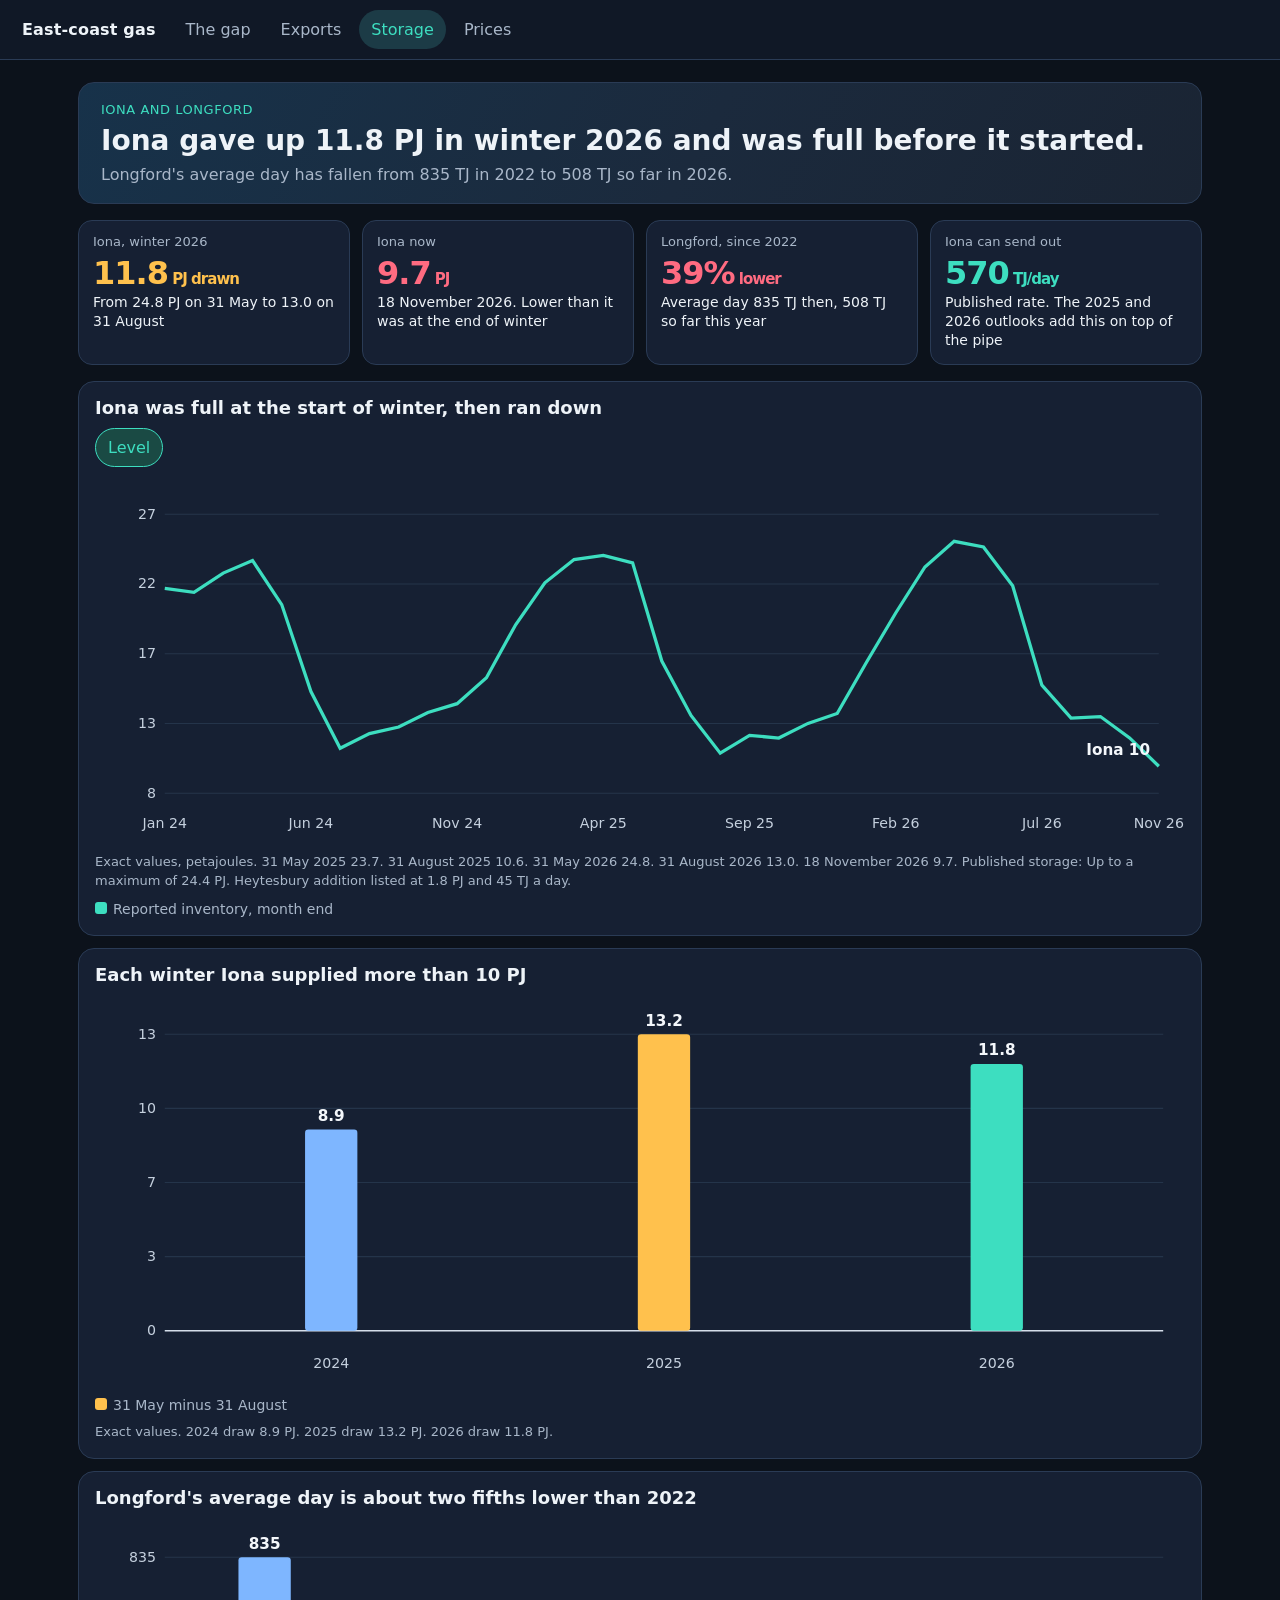
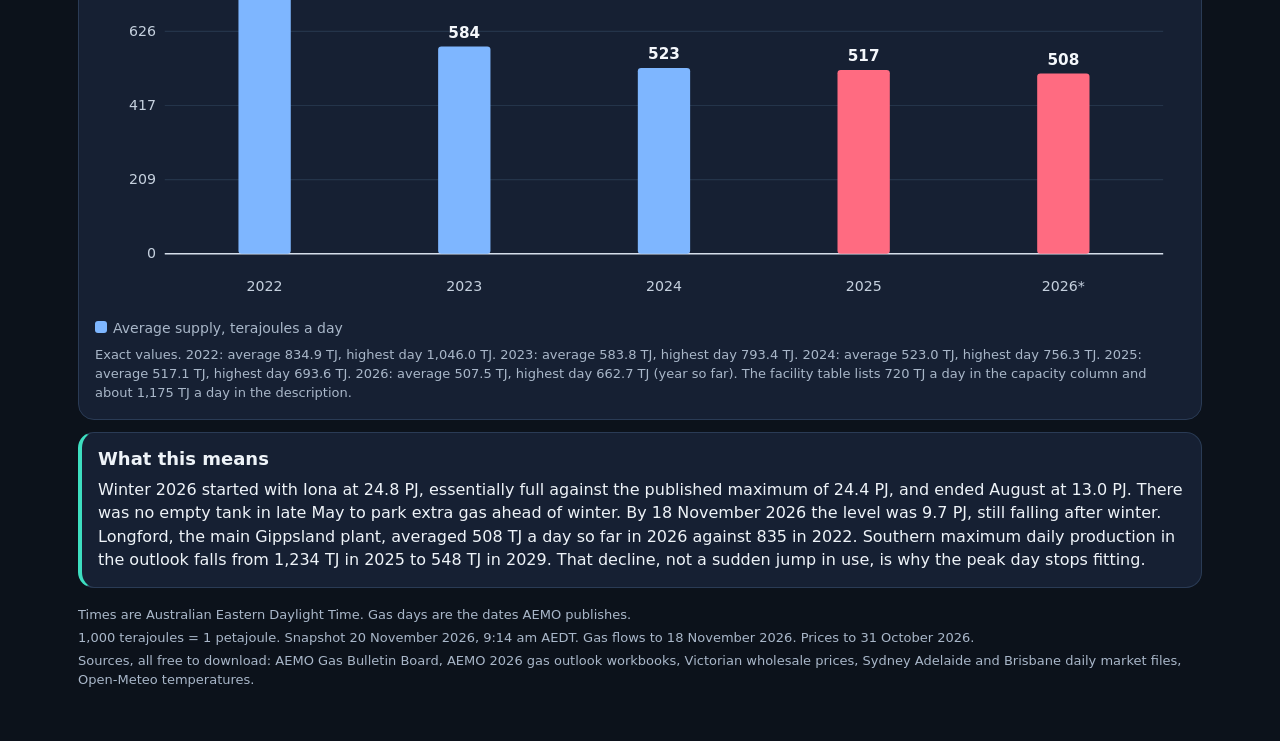
==== site/storage.html @ 5996f58b "Add the east-coast gas reservation briefing. Quantify Gladstone exports against AEMO's southern wint" ====
<!DOCTYPE html>
<html lang="en-AU">
<head>
  <meta charset="utf-8">
  <meta name="viewport" content="width=device-width, initial-scale=1">
  <title>Storage · East-coast gas</title>
  <link rel="stylesheet" href="style.css">
</head>
<body>
  <header class="bar">
    <div class="brand">East-coast gas</div>
    <nav class="tabs"><a href="index.html">The gap</a><a href="exports.html">Exports</a><a href="storage.html" aria-current="page">Storage</a><a href="prices.html">Prices</a></nav>
  </header>
  <main class="page">
    <section class="banner">
      <p class="kicker">Iona and Longford</p>
      <h1>Iona gave up 11.8 PJ in winter 2026 and was full before it started.</h1>
      <p class="sub">Longford's average day has fallen from 835 TJ in 2022 to 508 TJ so far in 2026.</p>
    </section>
    <section class="kpi-row"><article class="kpi tone-watch"><p class="k">Iona, winter 2026</p><p class="n">11.8<span>PJ drawn</span></p><p class="take">From 24.8 PJ on 31 May to 13.0 on 31 August</p></article><article class="kpi tone-tight"><p class="k">Iona now</p><p class="n">9.7<span>PJ</span></p><p class="take">18 November 2026. Lower than it was at the end of winter</p></article><article class="kpi tone-tight"><p class="k">Longford, since 2022</p><p class="n">39%<span>lower</span></p><p class="take">Average day 835 TJ then, 508 TJ so far this year</p></article><article class="kpi tone-ok"><p class="k">Iona can send out</p><p class="n">570<span>TJ/day</span></p><p class="take">Published rate. The 2025 and 2026 outlooks add this on top of the pipe</p></article></section>
    <section class="card" data-switch><h2>Iona was full at the start of winter, then ran down</h2><div class="pills"><button type="button" class="pill is-on" data-pill="level">Level</button></div><div class="pane is-shown" data-pane="level"><svg class="chart" viewBox="0 0 1000 340" role="img" aria-label="Iona inventory">
<line x1="64" y1="292.0" x2="976" y2="292.0" class="grid"/>
<text class="axis" x="56" y="296.0" text-anchor="end">8</text>
<line x1="64" y1="228.0" x2="976" y2="228.0" class="grid"/>
<text class="axis" x="56" y="232.0" text-anchor="end">13</text>
<line x1="64" y1="164.0" x2="976" y2="164.0" class="grid"/>
<text class="axis" x="56" y="168.0" text-anchor="end">17</text>
<line x1="64" y1="100.0" x2="976" y2="100.0" class="grid"/>
<text class="axis" x="56" y="104.0" text-anchor="end">22</text>
<line x1="64" y1="36.0" x2="976" y2="36.0" class="grid"/>
<text class="axis" x="56" y="40.0" text-anchor="end">27</text>
<polyline fill="none" stroke="#3ddec0" stroke-width="3" points="64.0,104.1 90.8,107.7 117.6,90.0 144.5,78.4 171.3,118.9 198.1,198.7 224.9,250.7 251.8,237.3 278.6,231.2 305.4,217.9 332.2,209.8 359.1,186.0 385.9,137.4 412.7,98.9 439.5,77.6 466.4,73.7 493.2,80.6 520.0,170.7 546.8,220.6 573.6,255.2 600.5,238.9 627.3,241.3 654.1,227.9 680.9,218.8 707.8,171.8 734.6,126.6 761.4,84.4 788.2,60.8 815.1,66.0 841.9,101.6 868.7,192.8 895.5,223.0 922.4,221.6 949.2,241.2 976.0,267.2"/>
<text class="bar-label" x="968.0" y="257.2" text-anchor="end" fill="#3ddec0">Iona 10</text>
<text class="axis" x="64.0" y="324" text-anchor="middle">Jan 24</text>
<text class="axis" x="198.1" y="324" text-anchor="middle">Jun 24</text>
<text class="axis" x="332.2" y="324" text-anchor="middle">Nov 24</text>
<text class="axis" x="466.4" y="324" text-anchor="middle">Apr 25</text>
<text class="axis" x="600.5" y="324" text-anchor="middle">Sep 25</text>
<text class="axis" x="734.6" y="324" text-anchor="middle">Feb 26</text>
<text class="axis" x="868.7" y="324" text-anchor="middle">Jul 26</text>
<text class="axis" x="976.0" y="324" text-anchor="middle">Nov 26</text>
</svg><p class="exact">Exact values, petajoules. 31 May 2025 23.7. 31 August 2025 10.6. 31 May 2026 24.8. 31 August 2026 13.0. 18 November 2026 9.7. Published storage: Up to a maximum of 24.4 PJ. Heytesbury addition listed at 1.8 PJ and 45 TJ a day.</p></div><div class="legend"><span><i class="swatch" style="background:#3ddec0"></i>Reported inventory, month end</span></div></section>
    <section class="card"><h2>Each winter Iona supplied more than 10 PJ</h2><svg class="chart" viewBox="0 0 1000 360" role="img" aria-label="Winter draw">
<line x1="64" y1="308.0" x2="980" y2="308.0" class="grid"/>
<text class="axis" x="56" y="312.0" text-anchor="end">0</text>
<line x1="64" y1="240.0" x2="980" y2="240.0" class="grid"/>
<text class="axis" x="56" y="244.0" text-anchor="end">3</text>
<line x1="64" y1="172.0" x2="980" y2="172.0" class="grid"/>
<text class="axis" x="56" y="176.0" text-anchor="end">7</text>
<line x1="64" y1="104.0" x2="980" y2="104.0" class="grid"/>
<text class="axis" x="56" y="108.0" text-anchor="end">10</text>
<line x1="64" y1="36.0" x2="980" y2="36.0" class="grid"/>
<text class="axis" x="56" y="40.0" text-anchor="end">13</text>
<line x1="64" y1="308.0" x2="980" y2="308.0" class="zero"/>
<rect x="192.7" y="123.5" width="48.0" height="184.5" fill="#7eb6ff" rx="3"/>
<text class="bar-label" x="216.7" y="115.5" text-anchor="middle">8.9</text>
<text class="axis" x="216.7" y="342" text-anchor="middle">2024</text>
<rect x="498.0" y="36.0" width="48.0" height="272.0" fill="#ffc14d" rx="3"/>
<text class="bar-label" x="522.0" y="28.0" text-anchor="middle">13.2</text>
<text class="axis" x="522.0" y="342" text-anchor="middle">2025</text>
<rect x="803.3" y="63.2" width="48.0" height="244.8" fill="#3ddec0" rx="3"/>
<text class="bar-label" x="827.3" y="55.2" text-anchor="middle">11.8</text>
<text class="axis" x="827.3" y="342" text-anchor="middle">2026</text>
</svg><div class="legend"><span><i class="swatch" style="background:#ffc14d"></i>31 May minus 31 August</span></div><p class="exact">Exact values. 2024 draw 8.9 PJ. 2025 draw 13.2 PJ. 2026 draw 11.8 PJ.</p></section><section class="card"><h2>Longford's average day is about two fifths lower than 2022</h2><svg class="chart" viewBox="0 0 1000 360" role="img" aria-label="Longford">
<line x1="64" y1="308.0" x2="980" y2="308.0" class="grid"/>
<text class="axis" x="56" y="312.0" text-anchor="end">0</text>
<line x1="64" y1="240.0" x2="980" y2="240.0" class="grid"/>
<text class="axis" x="56" y="244.0" text-anchor="end">209</text>
<line x1="64" y1="172.0" x2="980" y2="172.0" class="grid"/>
<text class="axis" x="56" y="176.0" text-anchor="end">417</text>
<line x1="64" y1="104.0" x2="980" y2="104.0" class="grid"/>
<text class="axis" x="56" y="108.0" text-anchor="end">626</text>
<line x1="64" y1="36.0" x2="980" y2="36.0" class="grid"/>
<text class="axis" x="56" y="40.0" text-anchor="end">835</text>
<line x1="64" y1="308.0" x2="980" y2="308.0" class="zero"/>
<rect x="131.6" y="36.0" width="48.0" height="272.0" fill="#7eb6ff" rx="3"/>
<text class="bar-label" x="155.6" y="28.0" text-anchor="middle">835</text>
<text class="axis" x="155.6" y="342" text-anchor="middle">2022</text>
<rect x="314.8" y="117.8" width="48.0" height="190.2" fill="#7eb6ff" rx="3"/>
<text class="bar-label" x="338.8" y="109.8" text-anchor="middle">584</text>
<text class="axis" x="338.8" y="342" text-anchor="middle">2023</text>
<rect x="498.0" y="137.6" width="48.0" height="170.4" fill="#7eb6ff" rx="3"/>
<text class="bar-label" x="522.0" y="129.6" text-anchor="middle">523</text>
<text class="axis" x="522.0" y="342" text-anchor="middle">2024</text>
<rect x="681.2" y="139.5" width="48.0" height="168.5" fill="#ff6b81" rx="3"/>
<text class="bar-label" x="705.2" y="131.5" text-anchor="middle">517</text>
<text class="axis" x="705.2" y="342" text-anchor="middle">2025</text>
<rect x="864.4" y="142.7" width="48.0" height="165.3" fill="#ff6b81" rx="3"/>
<text class="bar-label" x="888.4" y="134.7" text-anchor="middle">508</text>
<text class="axis" x="888.4" y="342" text-anchor="middle">2026*</text>
</svg><div class="legend"><span><i class="swatch" style="background:#7eb6ff"></i>Average supply, terajoules a day</span></div><p class="exact">Exact values. 2022: average 834.9 TJ, highest day 1,046.0 TJ. 2023: average 583.8 TJ, highest day 793.4 TJ. 2024: average 523.0 TJ, highest day 756.3 TJ. 2025: average 517.1 TJ, highest day 693.6 TJ. 2026: average 507.5 TJ, highest day 662.7 TJ (year so far). The facility table lists 720 TJ a day in the capacity column and about 1,175 TJ a day in the description.</p></section>
    <section class="card means"><h2>What this means</h2><p>Winter 2026 started with Iona at 24.8 PJ, essentially full against the published maximum of 24.4 PJ, and ended August at 13.0 PJ. There was no empty tank in late May to park extra gas ahead of winter. By 18 November 2026 the level was 9.7 PJ, still falling after winter. Longford, the main Gippsland plant, averaged 508 TJ a day so far in 2026 against 835 in 2022. Southern maximum daily production in the outlook falls from 1,234 TJ in 2025 to 548 TJ in 2029. That decline, not a sudden jump in use, is why the peak day stops fitting.</p></section>
    <footer>
      <p>Times are Australian Eastern Daylight Time. Gas days are the dates AEMO publishes.</p>
      <p>1,000 terajoules = 1 petajoule. Snapshot 20 November 2026, 9:14 am AEDT. Gas flows to 18 November 2026. Prices to 31 October 2026.</p>
      <p>Sources, all free to download: AEMO Gas Bulletin Board, AEMO 2026 gas outlook workbooks, Victorian wholesale prices, Sydney Adelaide and Brisbane daily market files, Open-Meteo temperatures.</p>
    </footer>
  </main>
  <script src="site.js"></script>
</body>
</html>
---- site/style.css ----
:root {
  color-scheme: dark;
  --bg: #0c121b;
  --bar: #101826;
  --card: #162033;
  --line: #2a3b55;
  --text: #eef3f8;
  --muted: #a9b7c9;
  --teal: #3ddec0;
  --amber: #ffc14d;
  --coral: #ff6b81;
  --blue: #7eb6ff;
  --violet: #c9b6ff;
}
* { box-sizing: border-box; }
html, body { margin: 0; padding: 0; background: var(--bg); color: var(--text); }
body {
  font-family: "Segoe UI", system-ui, sans-serif;
  font-size: 16px;
  line-height: 1.45;
}
a { color: inherit; text-decoration: none; }
.bar {
  position: sticky; top: 0; z-index: 2;
  display: flex; align-items: center; gap: 18px;
  height: 60px; padding: 0 22px;
  background: var(--bar); border-bottom: 1px solid var(--line);
}
.brand { font-weight: 700; letter-spacing: 0.01em; white-space: nowrap; }
.tabs { display: flex; gap: 6px; overflow-x: auto; }
.tabs a {
  white-space: nowrap; padding: 8px 12px; border-radius: 999px; color: var(--muted);
}
.tabs a[aria-current="page"] { background: #1c3b46; color: var(--teal); }
.page { max-width: 1180px; margin: 0 auto; padding: 22px 28px 48px; }
.banner {
  background: linear-gradient(120deg, #17324a, #1b2a3d 55%, #1a2433);
  border: 1px solid var(--line); border-radius: 16px; padding: 18px 22px 16px;
  margin-bottom: 16px;
}
.kicker { margin: 0; color: var(--teal); font-size: 13px; letter-spacing: 0.04em; text-transform: uppercase; }
h1 { margin: 4px 0 6px; font-size: 28px; line-height: 1.2; font-weight: 700; }
.sub { margin: 0; color: var(--muted); max-width: 70ch; }
.kpi-row {
  display: grid; grid-template-columns: repeat(4, minmax(0, 1fr));
  gap: 12px; margin: 16px 0;
}
.kpi {
  background: var(--card); border: 1px solid var(--line); border-radius: 14px;
  padding: 12px 14px 14px; min-height: 132px;
}
.kpi .k { margin: 0; color: var(--muted); font-size: 13px; }
.kpi .n { margin: 6px 0 4px; font-size: 32px; font-weight: 750; letter-spacing: -0.03em; line-height: 1; white-space: nowrap; }
.kpi .n span { font-size: 15px; font-weight: 600; margin-left: 4px; }
.kpi .take { margin: 0; font-size: 14px; line-height: 1.35; }
.tone-ok .n { color: var(--teal); }
.tone-watch .n { color: var(--amber); }
.tone-tight .n { color: var(--coral); }
.card {
  background: var(--card); border: 1px solid var(--line); border-radius: 16px;
  padding: 14px 16px 16px; margin: 12px 0;
}
.card h2 { margin: 0 0 8px; font-size: 18px; line-height: 1.3; }
.pills { display: flex; flex-wrap: wrap; gap: 8px; margin-bottom: 8px; }
.pill {
  border: 1px solid var(--line); background: transparent; color: var(--text);
  border-radius: 999px; padding: 7px 12px; font: inherit; cursor: pointer;
}
.pill.is-on { background: #1a4a44; border-color: var(--teal); color: var(--teal); }
.pane { display: none; }
.pane.is-shown { display: block; }
.chart { width: 100%; height: auto; display: block; }
.chart .grid { stroke: #24344a; stroke-width: 1; }
.chart .zero { stroke: #d5deea; stroke-width: 1.5; }
.chart .axis { fill: #c5d0de; font-size: 13px; }
.chart .bar-label { fill: #f4f7fb; font-size: 14px; font-weight: 650; }
.legend { display: flex; flex-wrap: wrap; gap: 14px; margin-top: 8px; color: var(--muted); font-size: 14px; }
.swatch { display: inline-block; width: 12px; height: 12px; border-radius: 3px; margin-right: 6px; }
.exact { color: var(--muted); font-size: 13px; margin: 8px 0 0; }
.means { border-left: 4px solid var(--teal); }
.means p { margin: 0; }
footer { color: var(--muted); font-size: 13px; margin-top: 18px; }
footer p { margin: 4px 0; }
@media (max-width: 720px) {
  .page { padding: 16px 16px 32px; }
  h1 { font-size: 24px; }
  .kpi-row { grid-template-columns: 1fr; }
  .kpi { min-height: 0; }
}
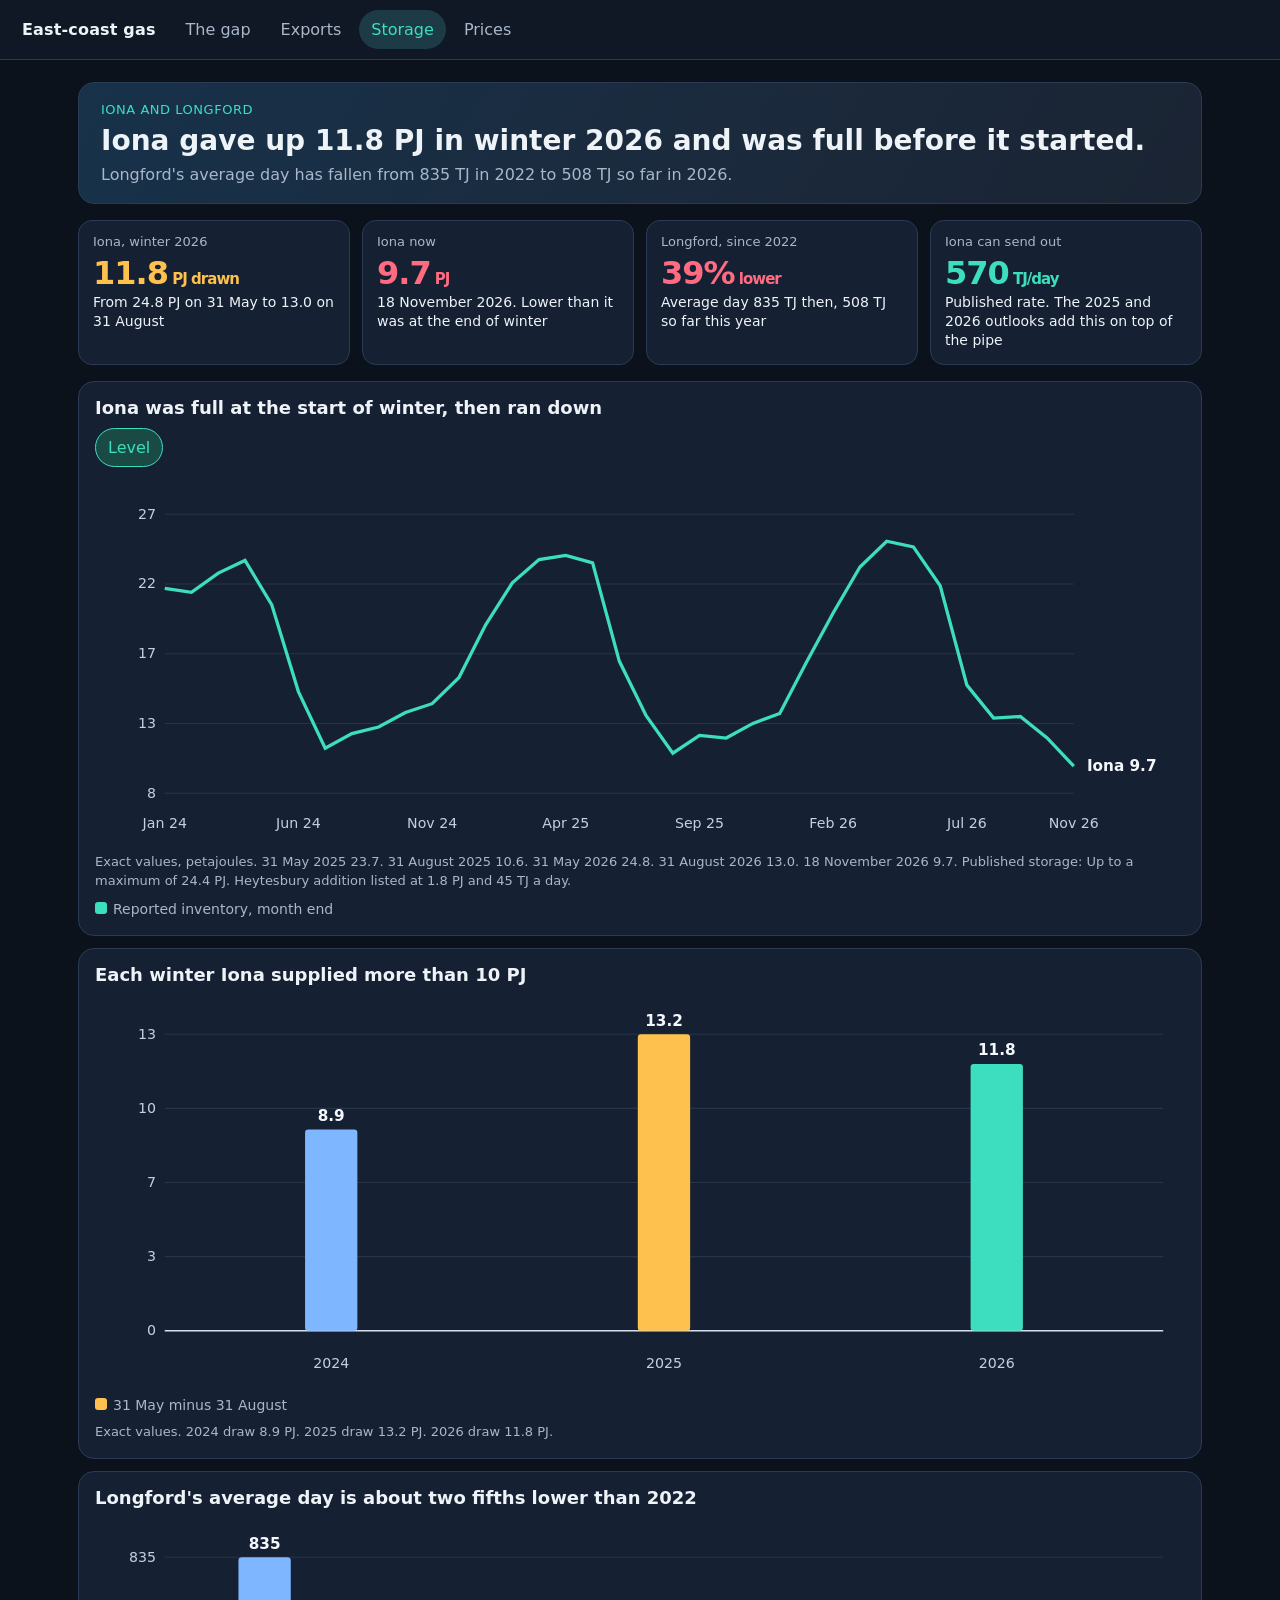
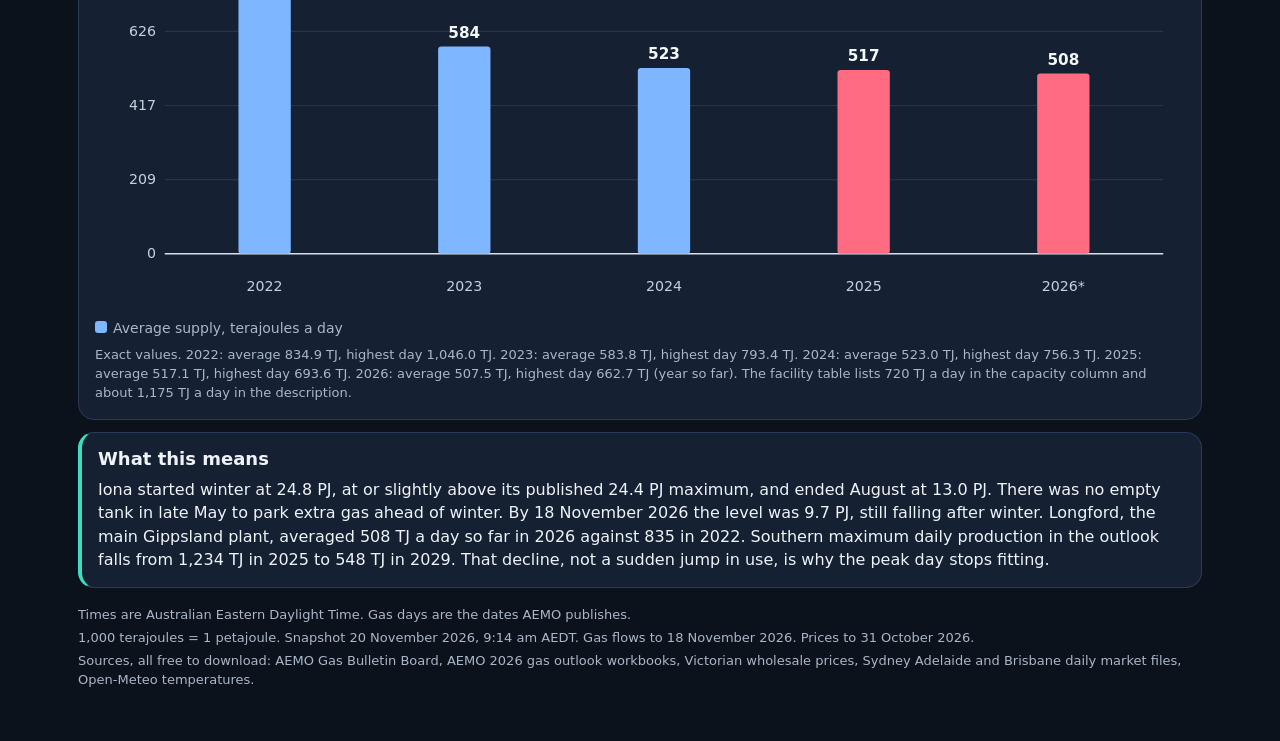
==== commit 9844aad7: "Polish price and storage charts on the briefing pages. Sort published transaction prices by quarter," ====
--- a/site/storage.html
+++ b/site/storage.html
@@ -19,26 +19,26 @@
     </section>
     <section class="kpi-row"><article class="kpi tone-watch"><p class="k">Iona, winter 2026</p><p class="n">11.8<span>PJ drawn</span></p><p class="take">From 24.8 PJ on 31 May to 13.0 on 31 August</p></article><article class="kpi tone-tight"><p class="k">Iona now</p><p class="n">9.7<span>PJ</span></p><p class="take">18 November 2026. Lower than it was at the end of winter</p></article><article class="kpi tone-tight"><p class="k">Longford, since 2022</p><p class="n">39%<span>lower</span></p><p class="take">Average day 835 TJ then, 508 TJ so far this year</p></article><article class="kpi tone-ok"><p class="k">Iona can send out</p><p class="n">570<span>TJ/day</span></p><p class="take">Published rate. The 2025 and 2026 outlooks add this on top of the pipe</p></article></section>
     <section class="card" data-switch><h2>Iona was full at the start of winter, then ran down</h2><div class="pills"><button type="button" class="pill is-on" data-pill="level">Level</button></div><div class="pane is-shown" data-pane="level"><svg class="chart" viewBox="0 0 1000 340" role="img" aria-label="Iona inventory">
-<line x1="64" y1="292.0" x2="976" y2="292.0" class="grid"/>
+<line x1="64" y1="292.0" x2="898" y2="292.0" class="grid"/>
 <text class="axis" x="56" y="296.0" text-anchor="end">8</text>
-<line x1="64" y1="228.0" x2="976" y2="228.0" class="grid"/>
+<line x1="64" y1="228.0" x2="898" y2="228.0" class="grid"/>
 <text class="axis" x="56" y="232.0" text-anchor="end">13</text>
-<line x1="64" y1="164.0" x2="976" y2="164.0" class="grid"/>
+<line x1="64" y1="164.0" x2="898" y2="164.0" class="grid"/>
 <text class="axis" x="56" y="168.0" text-anchor="end">17</text>
-<line x1="64" y1="100.0" x2="976" y2="100.0" class="grid"/>
+<line x1="64" y1="100.0" x2="898" y2="100.0" class="grid"/>
 <text class="axis" x="56" y="104.0" text-anchor="end">22</text>
-<line x1="64" y1="36.0" x2="976" y2="36.0" class="grid"/>
+<line x1="64" y1="36.0" x2="898" y2="36.0" class="grid"/>
 <text class="axis" x="56" y="40.0" text-anchor="end">27</text>
-<polyline fill="none" stroke="#3ddec0" stroke-width="3" points="64.0,104.1 90.8,107.7 117.6,90.0 144.5,78.4 171.3,118.9 198.1,198.7 224.9,250.7 251.8,237.3 278.6,231.2 305.4,217.9 332.2,209.8 359.1,186.0 385.9,137.4 412.7,98.9 439.5,77.6 466.4,73.7 493.2,80.6 520.0,170.7 546.8,220.6 573.6,255.2 600.5,238.9 627.3,241.3 654.1,227.9 680.9,218.8 707.8,171.8 734.6,126.6 761.4,84.4 788.2,60.8 815.1,66.0 841.9,101.6 868.7,192.8 895.5,223.0 922.4,221.6 949.2,241.2 976.0,267.2"/>
-<text class="bar-label" x="968.0" y="257.2" text-anchor="end" fill="#3ddec0">Iona 10</text>
+<polyline fill="none" stroke="#3ddec0" stroke-width="3" points="64.0,104.1 88.5,107.7 113.1,90.0 137.6,78.4 162.1,118.9 186.6,198.7 211.2,250.7 235.7,237.3 260.2,231.2 284.8,217.9 309.3,209.8 333.8,186.0 358.4,137.4 382.9,98.9 407.4,77.6 431.9,73.7 456.5,80.6 481.0,170.7 505.5,220.6 530.1,255.2 554.6,238.9 579.1,241.3 603.6,227.9 628.2,218.8 652.7,171.8 677.2,126.6 701.8,84.4 726.3,60.8 750.8,66.0 775.4,101.6 799.9,192.8 824.4,223.0 848.9,221.6 873.5,241.2 898.0,267.2"/>
+<text class="bar-label" x="910.0" y="271.7" text-anchor="start" fill="#3ddec0">Iona 9.7</text>
 <text class="axis" x="64.0" y="324" text-anchor="middle">Jan 24</text>
-<text class="axis" x="198.1" y="324" text-anchor="middle">Jun 24</text>
-<text class="axis" x="332.2" y="324" text-anchor="middle">Nov 24</text>
-<text class="axis" x="466.4" y="324" text-anchor="middle">Apr 25</text>
-<text class="axis" x="600.5" y="324" text-anchor="middle">Sep 25</text>
-<text class="axis" x="734.6" y="324" text-anchor="middle">Feb 26</text>
-<text class="axis" x="868.7" y="324" text-anchor="middle">Jul 26</text>
-<text class="axis" x="976.0" y="324" text-anchor="middle">Nov 26</text>
+<text class="axis" x="186.6" y="324" text-anchor="middle">Jun 24</text>
+<text class="axis" x="309.3" y="324" text-anchor="middle">Nov 24</text>
+<text class="axis" x="431.9" y="324" text-anchor="middle">Apr 25</text>
+<text class="axis" x="554.6" y="324" text-anchor="middle">Sep 25</text>
+<text class="axis" x="677.2" y="324" text-anchor="middle">Feb 26</text>
+<text class="axis" x="799.9" y="324" text-anchor="middle">Jul 26</text>
+<text class="axis" x="898.0" y="324" text-anchor="middle">Nov 26</text>
 </svg><p class="exact">Exact values, petajoules. 31 May 2025 23.7. 31 August 2025 10.6. 31 May 2026 24.8. 31 August 2026 13.0. 18 November 2026 9.7. Published storage: Up to a maximum of 24.4 PJ. Heytesbury addition listed at 1.8 PJ and 45 TJ a day.</p></div><div class="legend"><span><i class="swatch" style="background:#3ddec0"></i>Reported inventory, month end</span></div></section>
     <section class="card"><h2>Each winter Iona supplied more than 10 PJ</h2><svg class="chart" viewBox="0 0 1000 360" role="img" aria-label="Winter draw">
 <line x1="64" y1="308.0" x2="980" y2="308.0" class="grid"/>
@@ -89,7 +89,7 @@
 <text class="bar-label" x="888.4" y="134.7" text-anchor="middle">508</text>
 <text class="axis" x="888.4" y="342" text-anchor="middle">2026*</text>
 </svg><div class="legend"><span><i class="swatch" style="background:#7eb6ff"></i>Average supply, terajoules a day</span></div><p class="exact">Exact values. 2022: average 834.9 TJ, highest day 1,046.0 TJ. 2023: average 583.8 TJ, highest day 793.4 TJ. 2024: average 523.0 TJ, highest day 756.3 TJ. 2025: average 517.1 TJ, highest day 693.6 TJ. 2026: average 507.5 TJ, highest day 662.7 TJ (year so far). The facility table lists 720 TJ a day in the capacity column and about 1,175 TJ a day in the description.</p></section>
-    <section class="card means"><h2>What this means</h2><p>Winter 2026 started with Iona at 24.8 PJ, essentially full against the published maximum of 24.4 PJ, and ended August at 13.0 PJ. There was no empty tank in late May to park extra gas ahead of winter. By 18 November 2026 the level was 9.7 PJ, still falling after winter. Longford, the main Gippsland plant, averaged 508 TJ a day so far in 2026 against 835 in 2022. Southern maximum daily production in the outlook falls from 1,234 TJ in 2025 to 548 TJ in 2029. That decline, not a sudden jump in use, is why the peak day stops fitting.</p></section>
+    <section class="card means"><h2>What this means</h2><p>Iona started winter at 24.8 PJ, at or slightly above its published 24.4 PJ maximum, and ended August at 13.0 PJ. There was no empty tank in late May to park extra gas ahead of winter. By 18 November 2026 the level was 9.7 PJ, still falling after winter. Longford, the main Gippsland plant, averaged 508 TJ a day so far in 2026 against 835 in 2022. Southern maximum daily production in the outlook falls from 1,234 TJ in 2025 to 548 TJ in 2029. That decline, not a sudden jump in use, is why the peak day stops fitting.</p></section>
     <footer>
       <p>Times are Australian Eastern Daylight Time. Gas days are the dates AEMO publishes.</p>
       <p>1,000 terajoules = 1 petajoule. Snapshot 20 November 2026, 9:14 am AEDT. Gas flows to 18 November 2026. Prices to 31 October 2026.</p>
--- a/site/style.css
+++ b/site/style.css
@@ -75,6 +75,8 @@
 .chart .zero { stroke: #d5deea; stroke-width: 1.5; }
 .chart .axis { fill: #c5d0de; font-size: 13px; }
 .chart .bar-label { fill: #f4f7fb; font-size: 14px; font-weight: 650; }
+.chart .gap { fill: none; stroke: var(--amber); stroke-width: 1.5; }
+.chart .gap-label { fill: var(--amber); font-size: 13px; font-weight: 650; }
 .legend { display: flex; flex-wrap: wrap; gap: 14px; margin-top: 8px; color: var(--muted); font-size: 14px; }
 .swatch { display: inline-block; width: 12px; height: 12px; border-radius: 3px; margin-right: 6px; }
 .exact { color: var(--muted); font-size: 13px; margin: 8px 0 0; }
